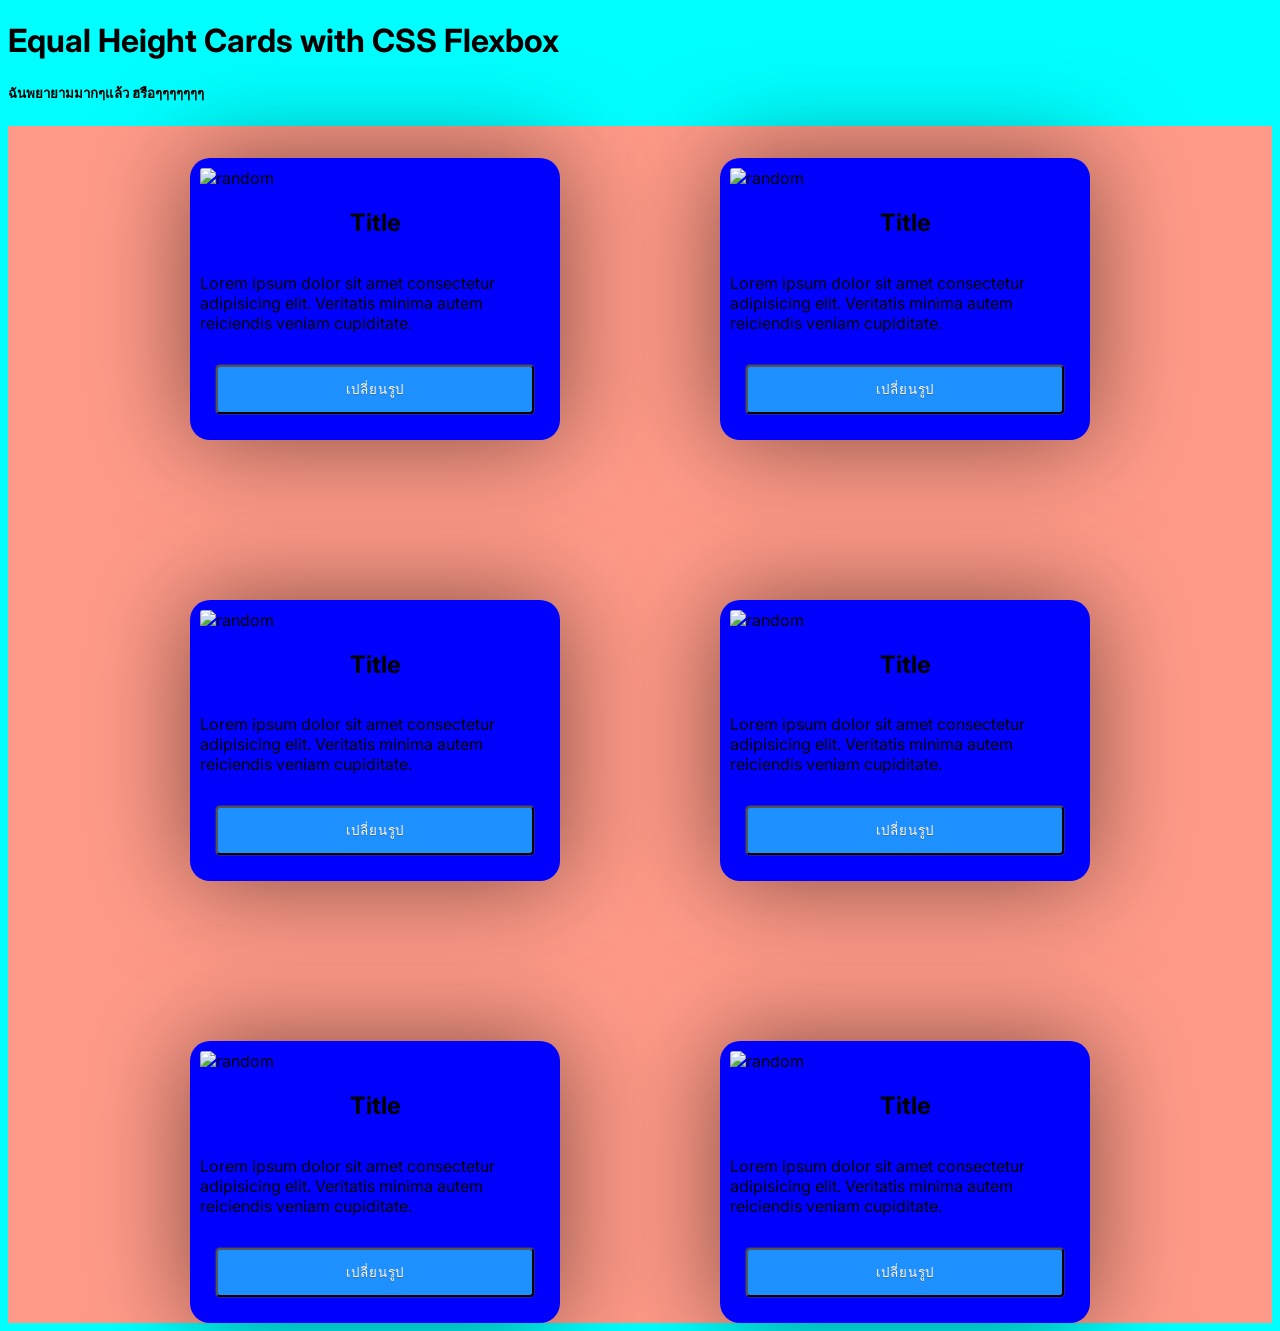
==== 04-card/index.html @ fe3f9e5b "update card" ====
<!DOCTYPE html>
<html lang="en">

<head>
  <meta charset="UTF-8" />
  <meta name="viewport" content="width=device-width, initial-scale=1.0" />
  <link rel="stylesheet" href="reset.css" />
  <link rel="stylesheet" href="style.css" />
  <title>CSS</title>
</head>

<body>
  <div class="header">
    <h1 class="center">Equal Height Cards with CSS Flexbox</h1>
    <h5 class="center">ฉันพยายามมากๆแล้ว ฮรือๆๆๆๆๆๆๆ</h5>
  </div>

  <div class="container">

    <div class="card-item">
      <div class="card-body">
        <img class="card-img" src="https://picsum.photos/250/200?image=480" alt="random" />
        <h2 class="card-title">Title</h2>
        <p class="card-text">Lorem ipsum dolor sit amet consectetur adipisicing elit. Veritatis minima autem reiciendis veniam cupiditate.</p>
        <button class="btn change-btn">เปลี่ยนรูป</button>
      </div>
    </div>

    <div class="card-item">
      <div class="card-body">
        <img class="card-img" src="https://picsum.photos/250/200?image=481" alt="random" />
        <h2 class="card-title">Title</h2>
        <p class="card-text">Lorem ipsum dolor sit amet consectetur adipisicing elit. Veritatis minima autem reiciendis veniam cupiditate.</p>
        <button class="btn change-btn">เปลี่ยนรูป</button>
      </div>
    </div>

    <div class="card-item">
      <div class="card-body">
        <img class="card-img" src="https://picsum.photos/250/200?image=482" alt="random" />
        <h2 class="card-title">Title</h2>
        <p class="card-text">Lorem ipsum dolor sit amet consectetur adipisicing elit. Veritatis minima autem reiciendis veniam cupiditate.</p>
        <button class="btn change-btn">เปลี่ยนรูป</button>
      </div>
    </div>

	<div class="card-item">
      <div class="card-body">
        <img class="card-img" src="https://picsum.photos/250/200?image=482" alt="random" />
        <h2 class="card-title">Title</h2>
        <p class="card-text">Lorem ipsum dolor sit amet consectetur adipisicing elit. Veritatis minima autem reiciendis veniam cupiditate.</p>
        <button class="btn change-btn">เปลี่ยนรูป</button>
      </div>
    </div>

	<div class="card-item">
      <div class="card-body">
        <img class="card-img" src="https://picsum.photos/250/200?image=482" alt="random" />
        <h2 class="card-title">Title</h2>
        <p class="card-text">Lorem ipsum dolor sit amet consectetur adipisicing elit. Veritatis minima autem reiciendis veniam cupiditate.</p>
        <button class="btn change-btn">เปลี่ยนรูป</button>
      </div>
    </div>

	<div class="card-item">
      <div class="card-body">
        <img class="card-img" src="https://picsum.photos/250/200?image=482" alt="random" />
        <h2 class="card-title">Title</h2>
        <p class="card-text">Lorem ipsum dolor sit amet consectetur adipisicing elit. Veritatis minima autem reiciendis veniam cupiditate.</p>
        <button class="btn change-btn">เปลี่ยนรูป</button>
      </div>
    </div>




  </div>

  <script>

    const images = [
      "https://picsum.photos/250/200?image=480",
      "https://picsum.photos/250/200?image=481",
      "https://picsum.photos/250/200?image=482",
      "https://picsum.photos/250/200?image=483",
      "https://picsum.photos/250/200?image=484",
      "https://picsum.photos/250/200?image=485"
    ];

    const buttons = document.querySelectorAll(".change-btn");

    buttons.forEach((btn) => {
      let index = 0;

      btn.addEventListener("click", () => {
        const img = btn.closest(".card-body").querySelector(".card-img");
        index = (index + 1) % images.length;
        img.src = images[index];
      });
    });
  </script>

</body>

</html>
---- 04-card/style.css ----
/* Import Fonts */
@import url("https://fonts.googleapis.com/css2?family=Poppins:ital,wght@0,100;0,200;0,300;0,400;0,500;0,600;0,700;0,800;0,900;1,100;1,200;1,300;1,400;1,500;1,600;1,700;1,800;1,900&display=swap");

@import url("https://fonts.googleapis.com/css2?family=Inter:ital,opsz,wght@0,14..32,100..900;1,14..32,100..900&display=swap");

:root {
	--color-primary: #0d4663;
	--color-secondary: #135492;
	--color-accent: #ff9a88;

	--color-black: #111;
	--color-white: #f5f5f5;

	--font-sans: "Inter";

	--nav-height: 64px;
}

body {
	font-family: var(--font-sans), serif;
	background-color: cyan;
}


.container {
	background-color: var(--color-accent);
	width: 100%;
	min-height: 100dvh;
	display: flex;
	flex-direction: row;
	justify-content: center;
	align-items: center;
	flex-wrap: wrap;
	align-content: center;
	gap: 10rem;
	padding-top: 2rem;


}


.card-item {
	display: flex;
}

/* .card-body {
	display: flex;
	flex-direction: column;
	justify-content: space-around;
	width: 100%;
	padding: 0;
	background-color: #F8FFF8;
	border-radius: 3px;
	box-shadow: 0 0 5px rgba(0,0,0,0.5);
} */

.card-body {
	display: flex;
	flex-direction: column;
	justify-content: space-around;
	width: 350px;
	padding: 10px;
	background-color: blue;
	border-radius: 20px;
	box-shadow: 0px 0px 100px rgba(0, 0, 0, 0.5);

}

/* .card-body p {
	flex-grow: 1;
	flex-shrink: 0;
	flex-basis: auto;
} */

.card-img {
	width: 	100%;
	border-radius: 20px;
	border-radius: 3px 3px 0 0;
}

.card-img:hover {
	transform: scale(1.2);
}
.card-title{
	text-align: center;
}
.btn{
	margin: 1rem;
	padding: .75rem 1.25rem;
	letter-spacing: .05rem;
	text-shadow: 0 1px 0 rgba(77,77,77,.5);
	background: #1E90FF;
	border-radius: .25rem;
	box-shadow: 0 0 1px 1px rgba(77,77,77,.5);
	color: floralwhite;
	cursor: pointer;
	transition: .5s;
	text-align: center;


}
.btn:hover {
	background: #ADD8E6;
	color: #333;
}
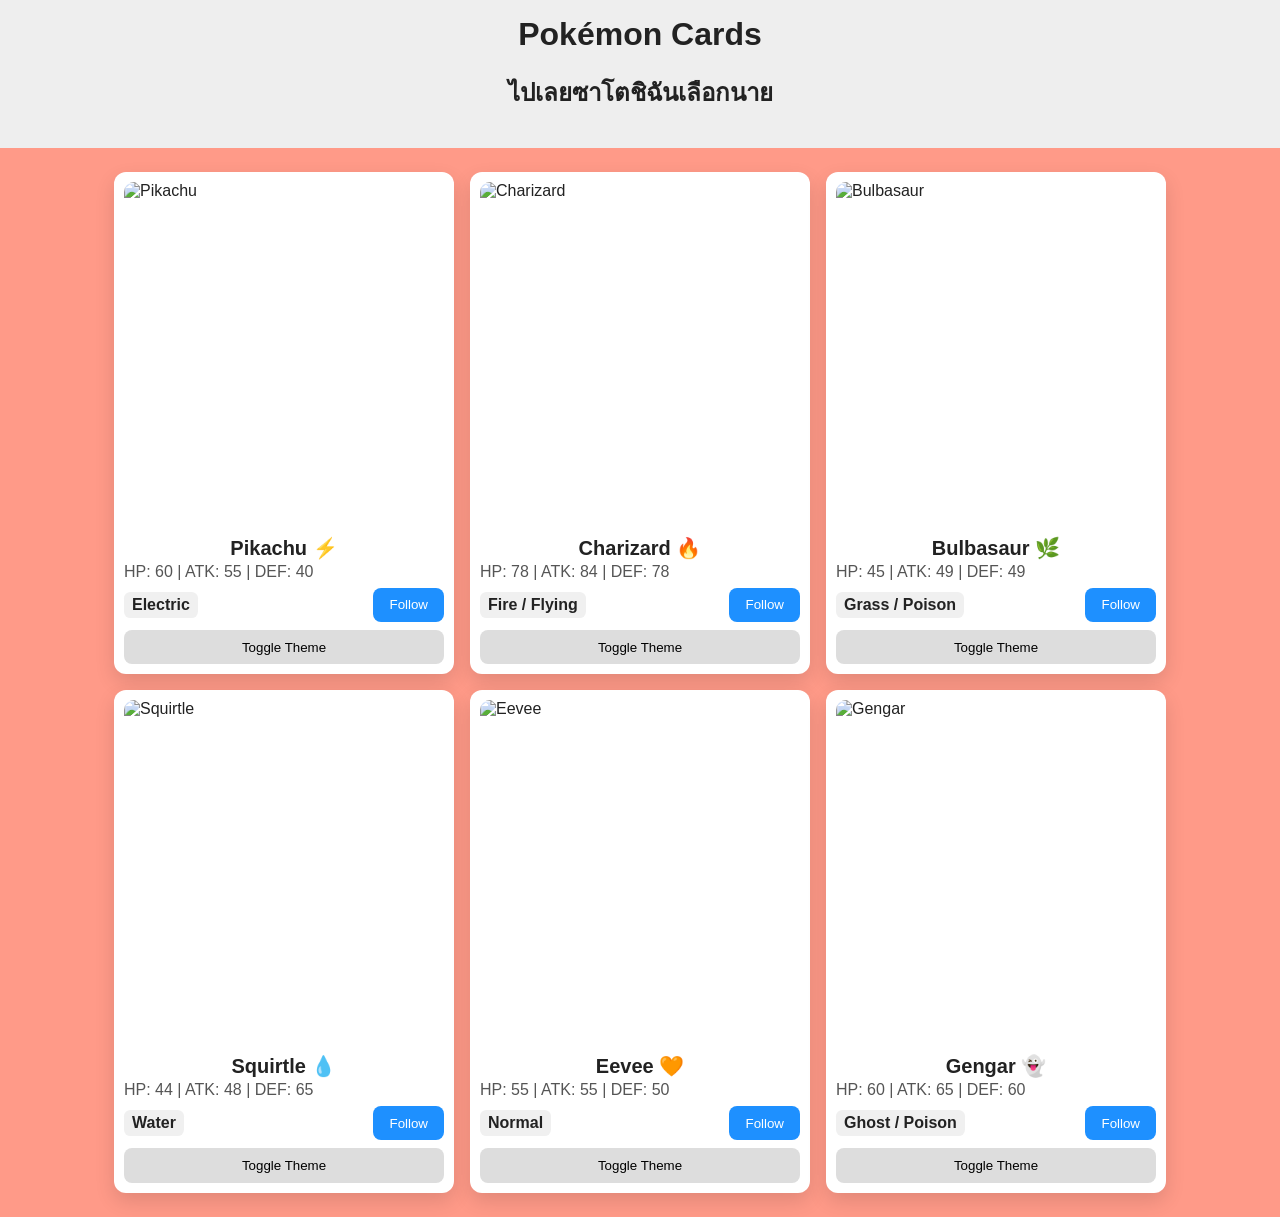
==== commit 78802de2: "card pokemon update" ====
--- a/04-card/index.html
+++ b/04-card/index.html
@@ -1,105 +1,112 @@
 <!DOCTYPE html>
 <html lang="en">
-
 <head>
   <meta charset="UTF-8" />
-  <meta name="viewport" content="width=device-width, initial-scale=1.0" />
-  <link rel="stylesheet" href="reset.css" />
+  <meta name="viewport" content="width=device-width, initial-scale=1" />
+  <title>Pokémon Cards</title>
   <link rel="stylesheet" href="style.css" />
-  <title>CSS</title>
 </head>
+<body>
 
-<body>
-  <div class="header">
-    <h1 class="center">Equal Height Cards with CSS Flexbox</h1>
-    <h5 class="center">ฉันพยายามมากๆแล้ว ฮรือๆๆๆๆๆๆๆ</h5>
-  </div>
+  <header class="header">
+    <h1>Pokémon Cards</h1>
+    <h2>ไปเลยซาโตชิฉันเลือกนาย</h2>
+  </header>
 
-  <div class="container">
+  <main class="container">
 
     <div class="card-item">
       <div class="card-body">
-        <img class="card-img" src="https://picsum.photos/250/200?image=480" alt="random" />
-        <h2 class="card-title">Title</h2>
-        <p class="card-text">Lorem ipsum dolor sit amet consectetur adipisicing elit. Veritatis minima autem reiciendis veniam cupiditate.</p>
-        <button class="btn change-btn">เปลี่ยนรูป</button>
+        <div class="card-media">
+          <img class="card-img" src="https://img.pokemondb.net/artwork/large/pikachu.jpg" alt="Pikachu">
+        </div>
+        <h2 class="card-title">Pikachu ⚡</h2>
+        <p class="card-text">HP: 60 | ATK: 55 | DEF: 40</p>
+        <div class="card-footer">
+          <span class="tag">Electric</span>
+          <button class="follow-btn">Follow</button>
+        </div>
+        <button class="mode-btn">Toggle Theme</button>
       </div>
     </div>
 
     <div class="card-item">
       <div class="card-body">
-        <img class="card-img" src="https://picsum.photos/250/200?image=481" alt="random" />
-        <h2 class="card-title">Title</h2>
-        <p class="card-text">Lorem ipsum dolor sit amet consectetur adipisicing elit. Veritatis minima autem reiciendis veniam cupiditate.</p>
-        <button class="btn change-btn">เปลี่ยนรูป</button>
+        <div class="card-media">
+          <img class="card-img" src="https://img.pokemondb.net/artwork/large/charizard.jpg" alt="Charizard">
+        </div>
+        <h2 class="card-title">Charizard 🔥</h2>
+        <p class="card-text">HP: 78 | ATK: 84 | DEF: 78</p>
+        <div class="card-footer">
+          <span class="tag">Fire / Flying</span>
+          <button class="follow-btn">Follow</button>
+        </div>
+        <button class="mode-btn">Toggle Theme</button>
       </div>
     </div>
 
     <div class="card-item">
       <div class="card-body">
-        <img class="card-img" src="https://picsum.photos/250/200?image=482" alt="random" />
-        <h2 class="card-title">Title</h2>
-        <p class="card-text">Lorem ipsum dolor sit amet consectetur adipisicing elit. Veritatis minima autem reiciendis veniam cupiditate.</p>
-        <button class="btn change-btn">เปลี่ยนรูป</button>
+        <div class="card-media">
+          <img class="card-img" src="https://img.pokemondb.net/artwork/large/bulbasaur.jpg" alt="Bulbasaur">
+        </div>
+        <h2 class="card-title">Bulbasaur 🌿</h2>
+        <p class="card-text">HP: 45 | ATK: 49 | DEF: 49</p>
+        <div class="card-footer">
+          <span class="tag">Grass / Poison</span>
+          <button class="follow-btn">Follow</button>
+        </div>
+        <button class="mode-btn">Toggle Theme</button>
       </div>
     </div>
 
-	<div class="card-item">
+    <div class="card-item">
       <div class="card-body">
-        <img class="card-img" src="https://picsum.photos/250/200?image=482" alt="random" />
-        <h2 class="card-title">Title</h2>
-        <p class="card-text">Lorem ipsum dolor sit amet consectetur adipisicing elit. Veritatis minima autem reiciendis veniam cupiditate.</p>
-        <button class="btn change-btn">เปลี่ยนรูป</button>
+        <div class="card-media">
+          <img class="card-img" src="https://img.pokemondb.net/artwork/large/squirtle.jpg" alt="Squirtle">
+        </div>
+        <h2 class="card-title">Squirtle 💧</h2>
+        <p class="card-text">HP: 44 | ATK: 48 | DEF: 65</p>
+        <div class="card-footer">
+          <span class="tag">Water</span>
+          <button class="follow-btn">Follow</button>
+        </div>
+        <button class="mode-btn">Toggle Theme</button>
       </div>
     </div>
 
-	<div class="card-item">
+    <div class="card-item">
       <div class="card-body">
-        <img class="card-img" src="https://picsum.photos/250/200?image=482" alt="random" />
-        <h2 class="card-title">Title</h2>
-        <p class="card-text">Lorem ipsum dolor sit amet consectetur adipisicing elit. Veritatis minima autem reiciendis veniam cupiditate.</p>
-        <button class="btn change-btn">เปลี่ยนรูป</button>
+        <div class="card-media">
+          <img class="card-img" src="https://img.pokemondb.net/artwork/large/eevee.jpg" alt="Eevee">
+        </div>
+        <h2 class="card-title">Eevee 🧡</h2>
+        <p class="card-text">HP: 55 | ATK: 55 | DEF: 50</p>
+        <div class="card-footer">
+          <span class="tag">Normal</span>
+          <button class="follow-btn">Follow</button>
+        </div>
+        <button class="mode-btn">Toggle Theme</button>
       </div>
     </div>
 
-	<div class="card-item">
+    <div class="card-item">
       <div class="card-body">
-        <img class="card-img" src="https://picsum.photos/250/200?image=482" alt="random" />
-        <h2 class="card-title">Title</h2>
-        <p class="card-text">Lorem ipsum dolor sit amet consectetur adipisicing elit. Veritatis minima autem reiciendis veniam cupiditate.</p>
-        <button class="btn change-btn">เปลี่ยนรูป</button>
+        <div class="card-media">
+          <img class="card-img" src="https://img.pokemondb.net/artwork/large/gengar.jpg" alt="Gengar">
+        </div>
+        <h2 class="card-title">Gengar 👻</h2>
+        <p class="card-text">HP: 60 | ATK: 65 | DEF: 60</p>
+        <div class="card-footer">
+          <span class="tag">Ghost / Poison</span>
+          <button class="follow-btn">Follow</button>
+        </div>
+        <button class="mode-btn">Toggle Theme</button>
       </div>
     </div>
 
+  </main>
 
-
-
-  </div>
-
-  <script>
-
-    const images = [
-      "https://picsum.photos/250/200?image=480",
-      "https://picsum.photos/250/200?image=481",
-      "https://picsum.photos/250/200?image=482",
-      "https://picsum.photos/250/200?image=483",
-      "https://picsum.photos/250/200?image=484",
-      "https://picsum.photos/250/200?image=485"
-    ];
-
-    const buttons = document.querySelectorAll(".change-btn");
-
-    buttons.forEach((btn) => {
-      let index = 0;
-
-      btn.addEventListener("click", () => {
-        const img = btn.closest(".card-body").querySelector(".card-img");
-        index = (index + 1) % images.length;
-        img.src = images[index];
-      });
-    });
-  </script>
-
+  <script src="script.js"></script>
 </body>
-
 </html>
--- a/04-card/style.css
+++ b/04-card/style.css
@@ -1,105 +1,124 @@
-/* Import Fonts */
-@import url("https://fonts.googleapis.com/css2?family=Poppins:ital,wght@0,100;0,200;0,300;0,400;0,500;0,600;0,700;0,800;0,900;1,100;1,200;1,300;1,400;1,500;1,600;1,700;1,800;1,900&display=swap");
+* { box-sizing: border-box; }
+body{
+  margin:0;
+  background:#eee;
+  font-family: Arial, Helvetica, sans-serif;
+  color:#222;
+}
+.header{ text-align:center; padding:16px 12px; }
+.header h1{ margin:0 0 4px; }
 
-@import url("https://fonts.googleapis.com/css2?family=Inter:ital,opsz,wght@0,14..32,100..900;1,14..32,100..900&display=swap");
-
-:root {
-	--color-primary: #0d4663;
-	--color-secondary: #135492;
-	--color-accent: #ff9a88;
-
-	--color-black: #111;
-	--color-white: #f5f5f5;
-
-	--font-sans: "Inter";
-
-	--nav-height: 64px;
+.container{
+  width:100%;
+  min-height:100dvh;
+  background:#ff9a88;
+  display:flex;
+  flex-wrap:wrap;
+  justify-content:center;
+  align-items:flex-start;
+  gap:16px;
+  padding:24px;
 }
 
-body {
-	font-family: var(--font-sans), serif;
-	background-color: cyan;
+.card-item{
+  border-radius:12px;
+  box-shadow:0 8px 20px rgba(0,0,0,.12);
+  background:#fff;
+  padding:10px;
 }
 
 
-.container {
-	background-color: var(--color-accent);
-	width: 100%;
-	min-height: 100dvh;
-	display: flex;
-	flex-direction: row;
-	justify-content: center;
-	align-items: center;
-	flex-wrap: wrap;
-	align-content: center;
-	gap: 10rem;
-	padding-top: 2rem;
+.card-item.dark{
+  background:#1f1f1f;
+  color:#e5e5e5;
+}
 
-
+.card-body {
+  width: 320px;
+  min-height: 420px;
+  display: flex;
+  flex-direction: column;
+  justify-content: space-between;
 }
 
 
-.card-item {
-	display: flex;
+.card-media{
+  overflow:hidden;
+  border-radius:10px;
+}
+.card-img{
+  display:block;
+  width:100%;
+  height:350px;
 }
 
-/* .card-body {
-	display: flex;
-	flex-direction: column;
-	justify-content: space-around;
-	width: 100%;
-	padding: 0;
-	background-color: #F8FFF8;
-	border-radius: 3px;
-	box-shadow: 0 0 5px rgba(0,0,0,0.5);
-} */
+.card-title{
+  margin:.25rem 0 0;
+  font-size:1.25rem;
+  font-weight:700;
+  text-align:center;
+}
+.card-text{
+  margin:0;
+  line-height:1.5;
+  color:#555;
+}
+.card-item.dark .card-text{ color:#cfcfcf; }
 
-.card-body {
-	display: flex;
-	flex-direction: column;
-	justify-content: space-around;
-	width: 350px;
-	padding: 10px;
-	background-color: blue;
-	border-radius: 20px;
-	box-shadow: 0px 0px 100px rgba(0, 0, 0, 0.5);
-
+.card-footer{
+  display:flex;
+  justify-content:space-between;
+  align-items:center;
+  margin-top:.25rem;
+  margin-bottom: .50rem;
+}
+.tag{
+  background:#f0f0f0;
+  padding:.25rem .5rem;
+  border-radius:.4rem;
+  font-weight:600;
+}
+.card-item.dark .tag{
+  background:#333; color:#eee;
 }
 
-/* .card-body p {
-	flex-grow: 1;
-	flex-shrink: 0;
-	flex-basis: auto;
-} */
-
-.card-img {
-	width: 	100%;
-	border-radius: 20px;
-	border-radius: 3px 3px 0 0;
+button{
+  border:0;
+  padding:.6rem 1rem;
+  border-radius:.5rem;
+  cursor:pointer;
+}
+.follow-btn{
+  background:#1e90ff; color:#fff;
+}
+.follow-btn:hover{ background:#5aaefb; }
+.card-item.dark .follow-btn{
+  background:#555;
+}
+.card-item.dark .follow-btn:hover{
+  background:#666;
 }
 
-.card-img:hover {
-	transform: scale(1.2);
+.mode-btn{
+  width:100%;
+  background:#ddd;
 }
-.card-title{
-	text-align: center;
+.card-item.dark .mode-btn{
+  background:#444; color:#eee;
 }
-.btn{
-	margin: 1rem;
-	padding: .75rem 1.25rem;
-	letter-spacing: .05rem;
-	text-shadow: 0 1px 0 rgba(77,77,77,.5);
-	background: #1E90FF;
-	border-radius: .25rem;
-	box-shadow: 0 0 1px 1px rgba(77,77,77,.5);
-	color: floralwhite;
-	cursor: pointer;
-	transition: .5s;
-	text-align: center;
+.card-item {
+  transition: transform 0.3s ease;
+}
 
+.card-item:hover {
+  animation: wiggle 0.6s ease-in-out;
+}
 
+/* กำหนดการเคลื่อนไหวแบบโยกไปมา */
+@keyframes wiggle {
+  0%   { transform: rotate(0deg) translateY(0); }
+  25%  { transform: rotate(2deg) translateY(-3px); }
+  50%  { transform: rotate(0deg) translateY(0); }
+  75%  { transform: rotate(-2deg) translateY(-3px); }
+  100% { transform: rotate(0deg) translateY(0); }
 }
-.btn:hover {
-	background: #ADD8E6;
-	color: #333;
-}
